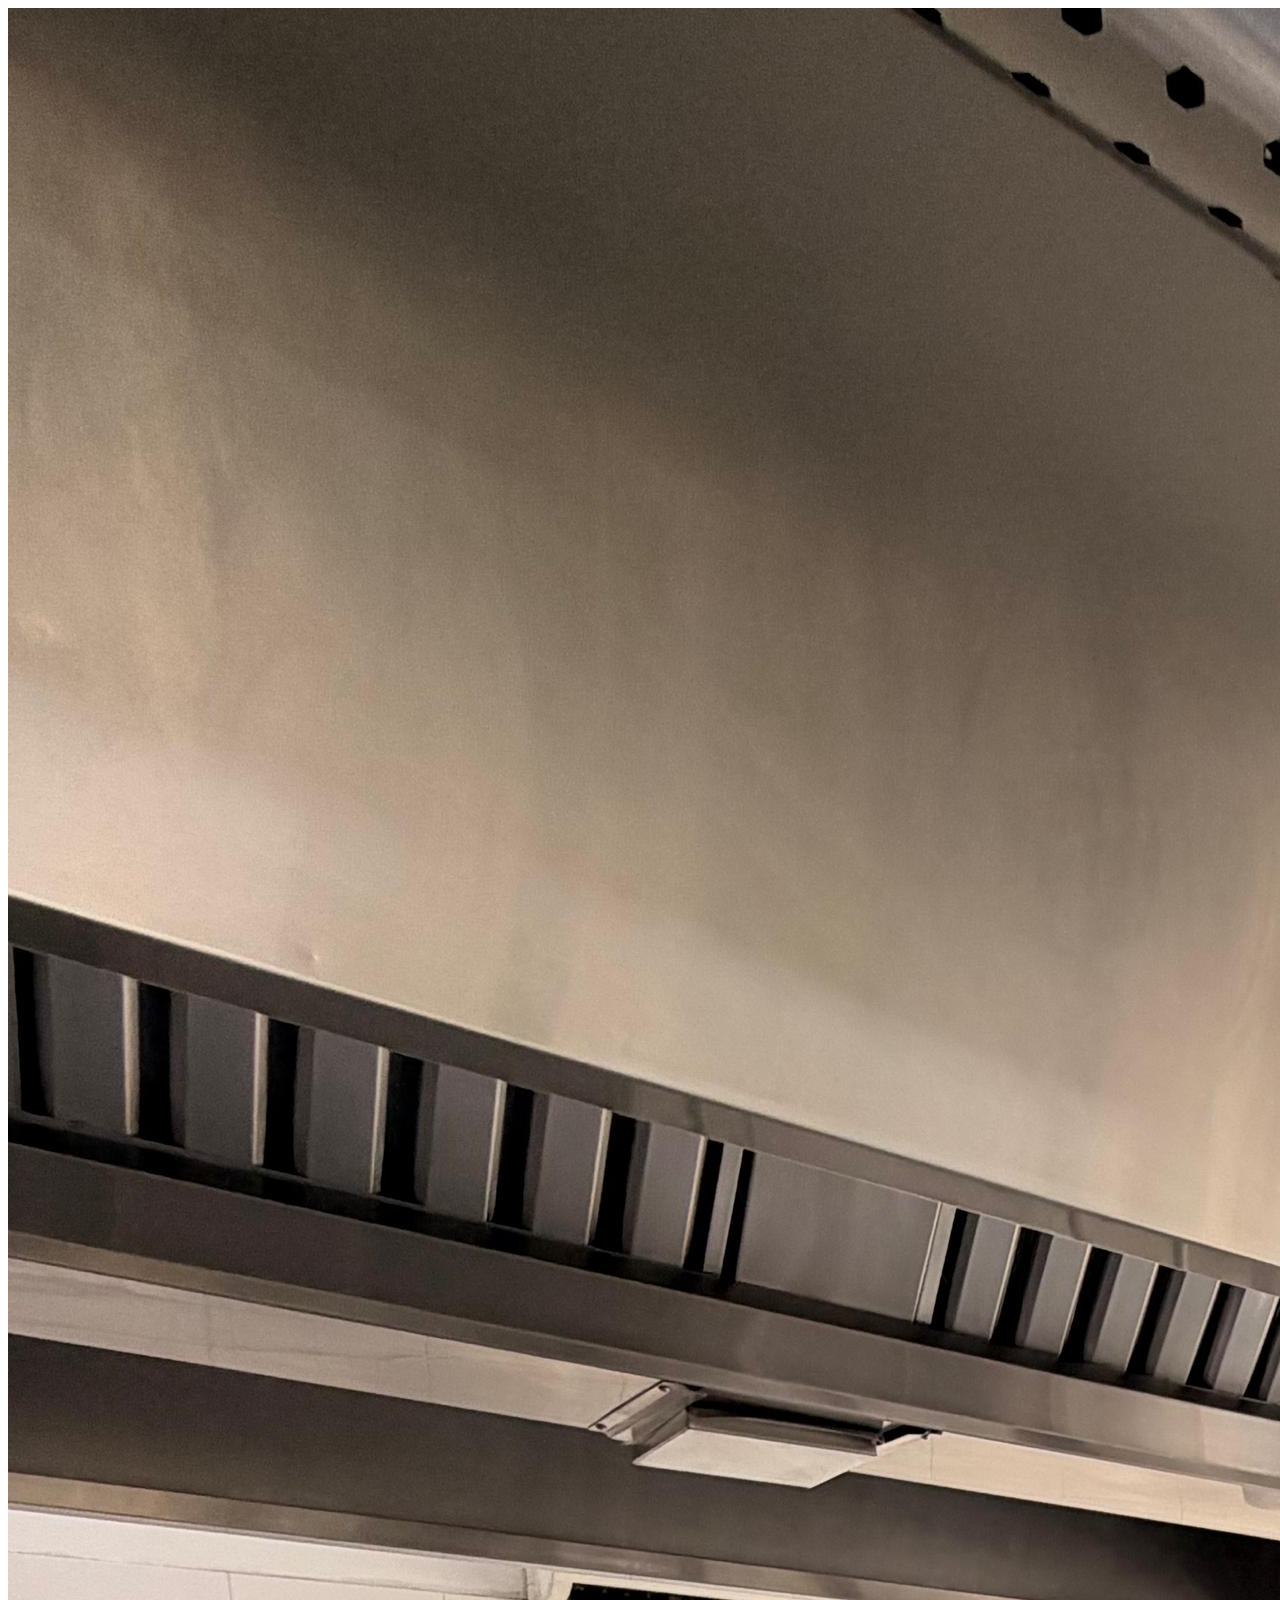
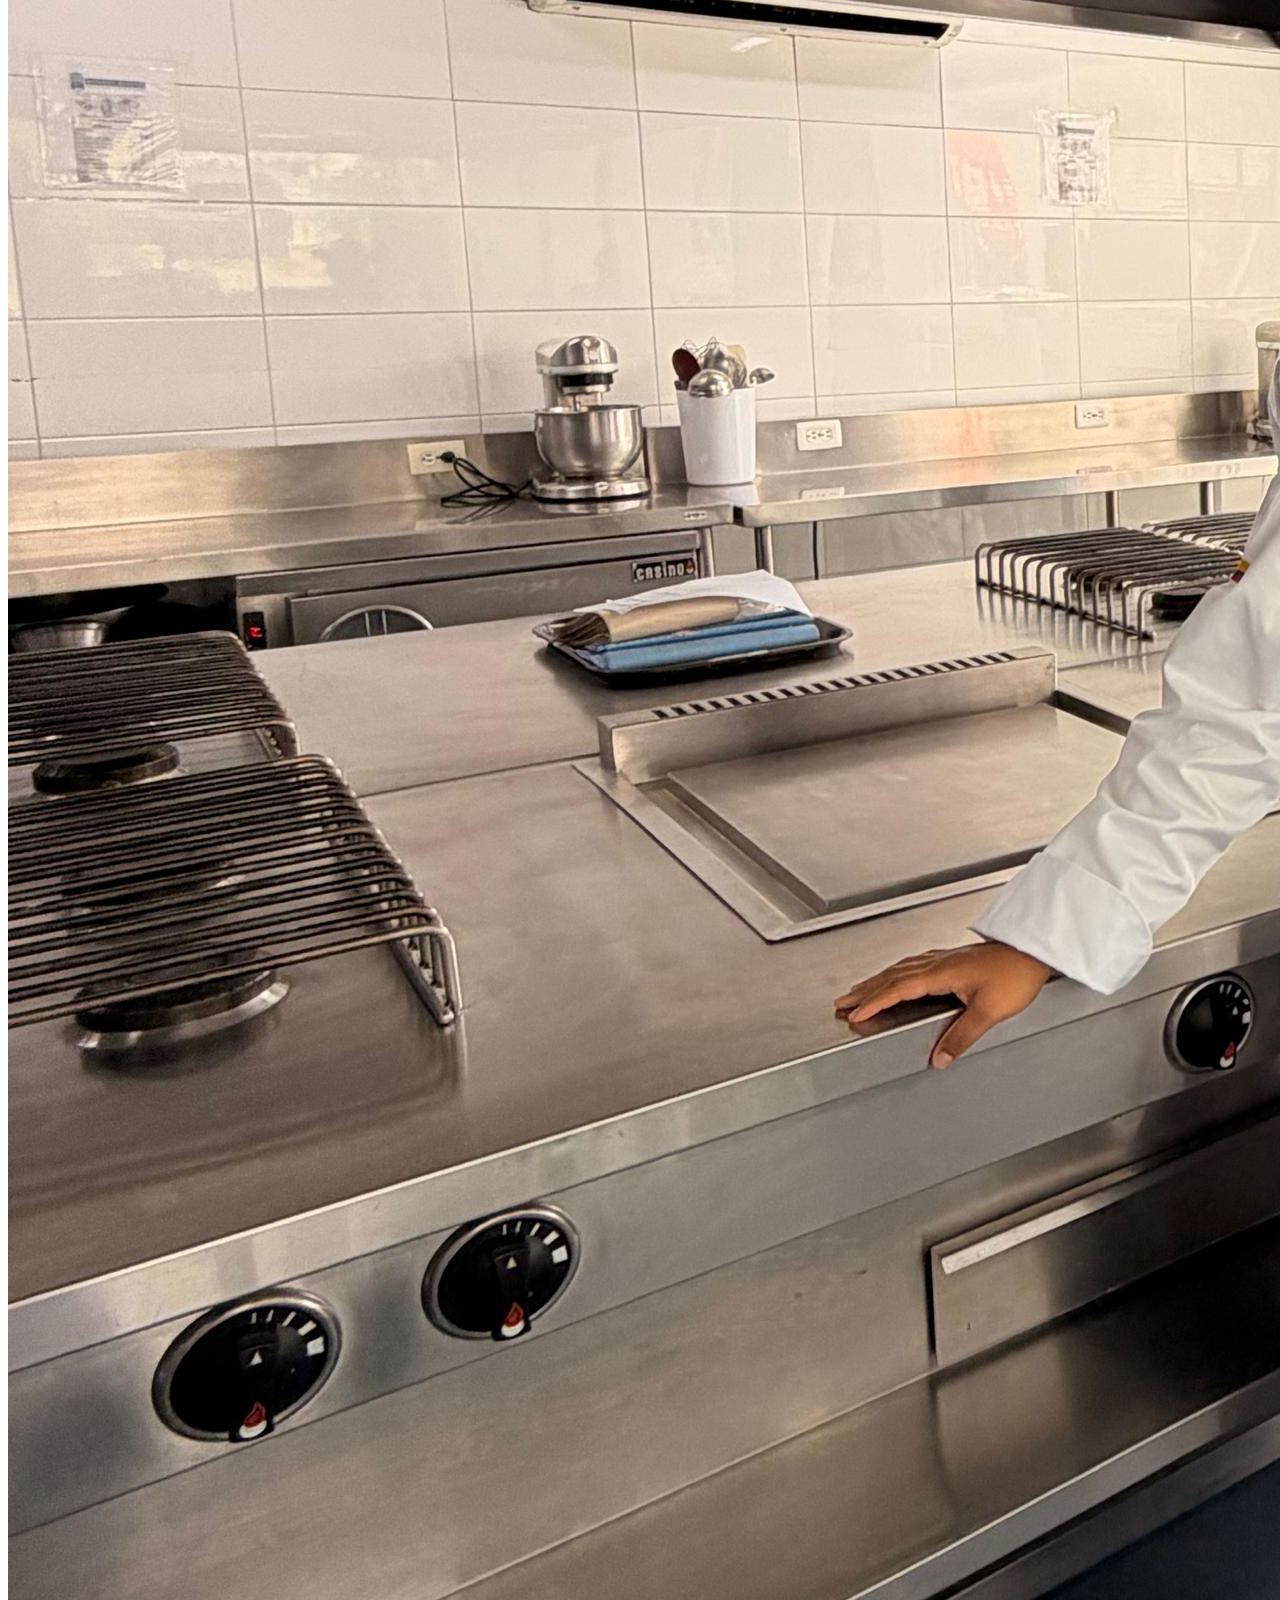
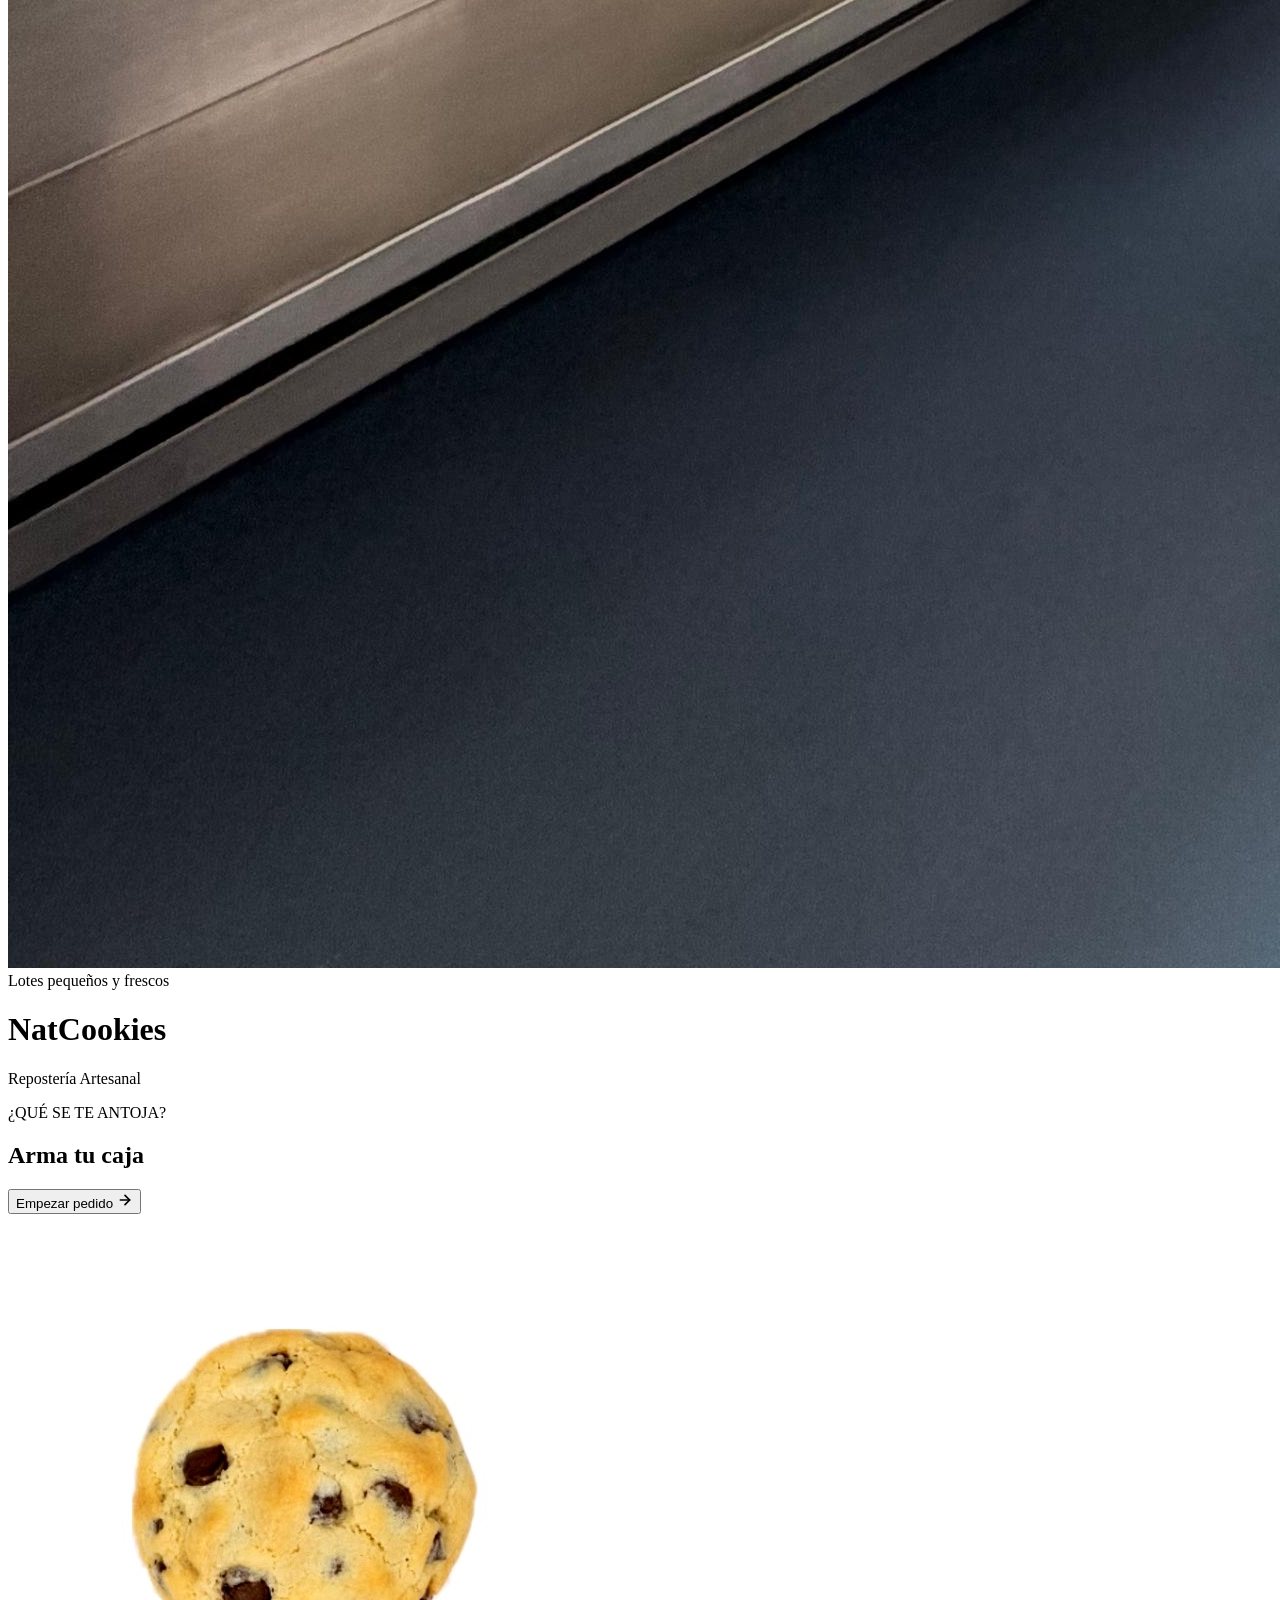
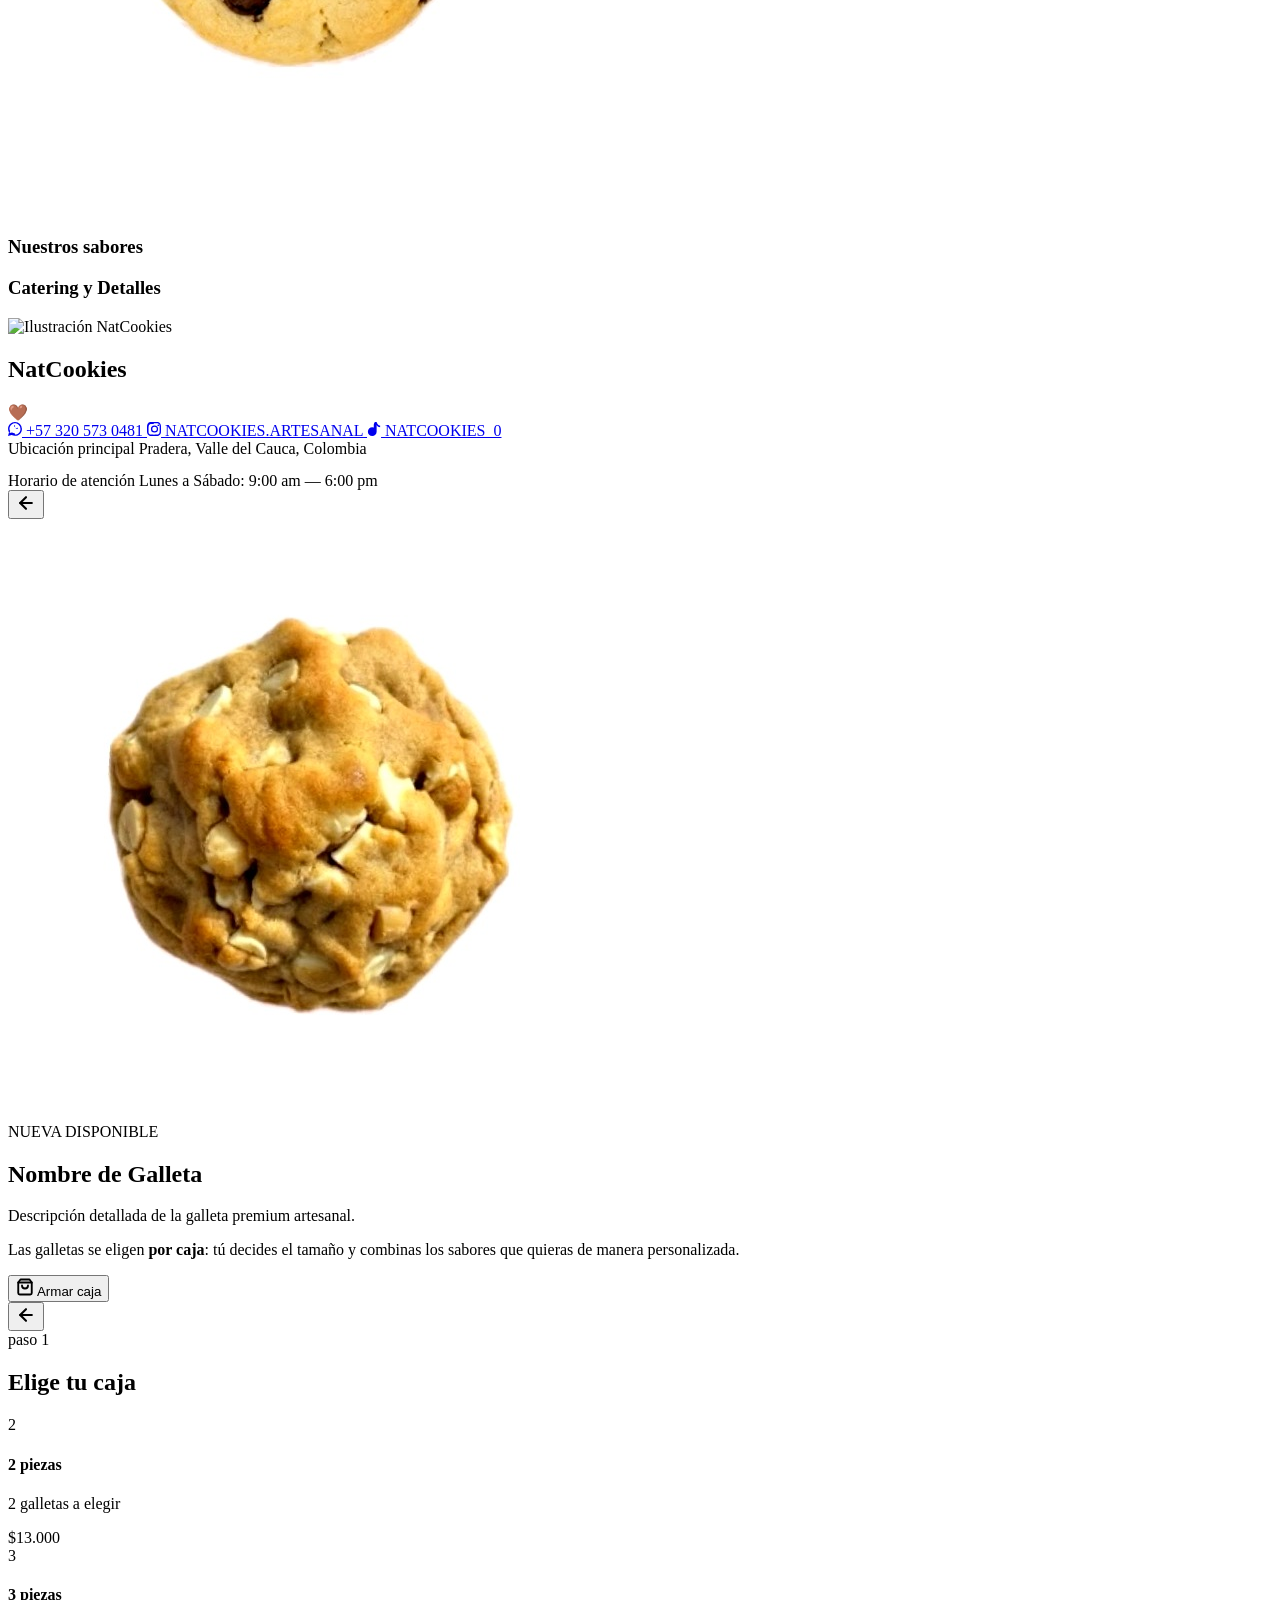
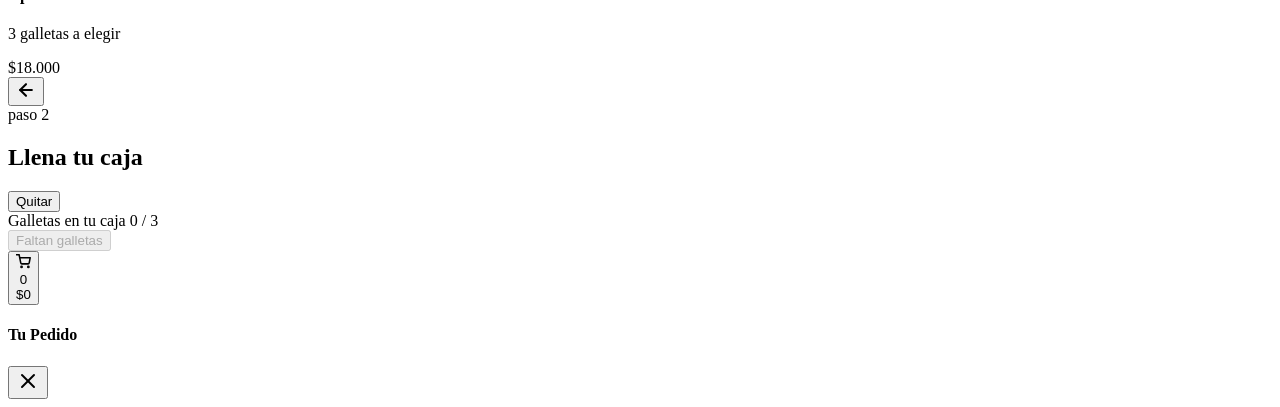
==== index.html @ e62f95d0 "feat: create index.html SPA view template" ====
<!DOCTYPE html>
<html lang="es">
<head>
  <meta charset="UTF-8">
  <meta name="viewport" content="width=device-width, initial-scale=1.0">
  <title>NAT Cookies - Repostería Artesanal Premium</title>
  <meta name="description" content="Personaliza tus cajas de galletas artesanales de NAT Cookies. Hechas a mano con ingredientes premium.">
  
  <!-- Google Fonts: Playfair Display for headings and Inter for body text -->
  <link rel="preconnect" href="https://fonts.googleapis.com">
  <link rel="preconnect" href="https://fonts.gstatic.com" crossorigin>
  <link href="https://fonts.googleapis.com/css2?family=Inter:wght@300;400;500;600;700&family=Playfair+Display:ital,wght@0,400;0,600;0,700;1,400;1,600&display=swap" rel="stylesheet">
  
  <!-- Custom Stylesheet -->
  <link rel="stylesheet" href="index.css">
</head>
<body>

  <!-- App Wrapper representing a mobile interface centered on desktop viewports -->
  <div class="app-wrapper">
    
    <!-- ==========================================
         VIEW: HOME
         ========================================== -->
    <div id="view-home" class="app-view active">
      <!-- Welcome Hero Header -->
      <header class="home-hero">
        <div class="baker-card">
          <img src="assets/baker.jpg" alt="Repostera NatCookies" class="baker-img">
        </div>
        <div class="home-brand">
          <span class="brand-tag">Lotes pequeños y frescos</span>
          <h1 class="brand-title">NatCookies</h1>
          <p class="brand-subtitle font-alt">Repostería Artesanal</p>
        </div>
      </header>

      <!-- Highlight Banner: Custom Box Builder Trigger -->
      <section class="banner-builder" onclick="navigateTo('box-step1')">
        <div class="banner-content">
          <span class="banner-sub">¿QUÉ SE TE ANTOJA?</span>
          <h2 class="banner-title">Arma tu caja</h2>
          <button class="btn-banner-action">
            <span>Empezar pedido</span>
            <svg xmlns="http://www.w3.org/2000/svg" width="16" height="16" viewBox="0 0 24 24" fill="none" stroke="currentColor" stroke-width="2.5" stroke-linecap="round" stroke-linejoin="round"><line x1="5" y1="12" x2="19" y2="12"></line><polyline points="12 5 19 12 12 19"></polyline></svg>
          </button>
        </div>
        <div class="banner-image-wrapper">
          <img src="assets/chips.jpg" alt="Galleta clásica" class="banner-img">
        </div>
      </section>

      <!-- Catalog Sections: Nuestros Sabores -->
      <section class="home-section">
        <h3 class="section-title">Nuestros sabores</h3>
        <div class="products-grid-two" id="home-cookies-grid">
          <!-- Dynamically populated via JS -->
        </div>
      </section>

      <!-- Catalog Sections: Catering & Especiales -->
      <section class="home-section" id="section-catering">
        <h3 class="section-title">Catering y Detalles</h3>
        <div class="products-grid-two" id="home-catering-grid">
          <!-- Dynamically populated via JS -->
        </div>
      </section>

      <!-- Premium Brand Footer (Estilo Sam Bakes) -->
      <footer class="premium-footer">
        <!-- Baker Outline Illustration -->
        <div class="footer-illustration">
          <img src="assets/ilustracion.jpeg" alt="Ilustración NatCookies" class="footer-illust-img">
        </div>
        
        <h2 class="footer-brand-title font-serif">NatCookies</h2>
        <div class="footer-divider-heart">🤎</div>
        
        <!-- Contact Badges / Access links -->
        <div class="footer-social-links">
          <a href="https://wa.me/573205730481" target="_blank" class="footer-link-item">
            <svg xmlns="http://www.w3.org/2000/svg" width="14" height="14" fill="currentColor" class="bi bi-whatsapp" viewBox="0 0 16 16"><path d="M13.601 2.326A7.854 7.854 0 0 0 7.994 0C3.627 0 .068 3.558.064 7.926c0 1.399.366 2.76 1.057 3.965L0 16l4.204-1.102a7.933 7.933 0 0 0 3.79.907h.004c4.368 0 7.926-3.558 7.93-7.93a7.897 7.897 0 0 0-2.327-5.615zM7.994 13.011a6.56 6.56 0 0 1-3.393-.936l-.243-.144-2.51.657.669-2.446-.158-.251A6.56 6.56 0 0 1 1.701 7.927C1.706 4.385 4.582 1.51 8.004 1.51c1.656 0 3.212.646 4.379 1.815a6.586 6.586 0 0 1 1.888 4.673c-.009 3.541-2.886 6.414-6.307 6.414zm3.673-4.981c-.2-.1-.18-.088-.415-.22-.047-.02-.28-.152-.35-.187-.07-.035-.12-.05-.17.025-.05.075-.19.24-.23.29-.04.05-.08.055-.28.045-.2-.01-.84-.31-1.6-.99-.59-.525-.99-1.175-1.105-1.295-.115-.12-.012-.185.088-.285.09-.09.2-.23.3-.35.1-.115.133-.195.2-.325.066-.13.033-.242-.017-.341-.05-.1-.18-.48-.25-.64-.07-.162-.14-.14-.2-.142-.053-.002-.113-.002-.173-.002-.06 0-.157.022-.24.114-.083.091-.318.31-.318.756 0 .446.324.876.369.935.045.059.637.973 1.543 1.363.215.092.383.147.514.189.217.069.414.059.57.036.173-.025.53-.217.604-.427.075-.21.075-.389.053-.427-.023-.038-.088-.05-.288-.15z"/></svg>
            <span>+57 320 573 0481</span>
          </a>
          <a href="https://www.instagram.com/natcookies.artesanal?igsi=MWEwdWRjbWJmMm1wcw==" target="_blank" class="footer-link-item">
            <svg xmlns="http://www.w3.org/2000/svg" width="14" height="14" fill="currentColor" class="bi bi-instagram" viewBox="0 0 16 16"><path d="M8 0C5.829 0 5.556.01 4.703.048 3.85.088 3.269.222 2.76.42a3.9 3.9 0 0 0-1.417.923A3.9 3.9 0 0 0 .42 2.76C.222 3.268.087 3.85.048 4.7.01 5.555 0 5.827 0 8.001c0 2.172.01 2.444.048 3.297.04.852.174 1.433.372 1.942.205.526.478.972.923 1.417.444.445.89.719 1.416.923.51.198 1.09.333 1.942.372C5.555 15.99 5.827 16 8 16s2.444-.01 3.298-.048c.851-.04 1.434-.174 1.943-.372a3.9 3.9 0 0 0 1.416-.923c.445-.445.718-.891.923-1.417.197-.509.332-1.09.372-1.942C15.99 10.445 16 10.173 16 8s-.01-2.445-.048-3.299c-.04-.851-.175-1.433-.372-1.941a3.9 3.9 0 0 0-.923-1.417A3.9 3.9 0 0 0 13.298.42c-.51-.198-1.092-.333-1.943-.372C10.443.01 10.172 0 7.999 0zm-.08 1.44h.08c2.117 0 2.36.007 3.193.046.777.035 1.2.166 1.48.275.373.145.64.319.92.599.28.28.453.546.598.92.11.281.24.705.275 1.485.039.832.047 1.077.047 3.193s-.008 2.361-.046 3.193c-.036.78-.166 1.203-.275 1.48a2.5 2.5 0 0 1-.599.919c-.28.28-.546.453-.92.598-.28.11-.704.24-1.485.276-.838.038-1.07.047-3.193.047s-2.361-.008-3.193-.046c-.78-.036-1.203-.166-1.48-.275a2.5 2.5 0 0 1-.92-.599 2.5 2.5 0 0 1-.6-1.48c-.035-.78-.046-1.07-.046-3.193s.01-2.36.047-3.193c.036-.78.166-1.2.275-1.48.145-.373.319-.64.599-.92.28-.28.546-.453.92-.598.282-.11.705-.24 1.485-.276.738-.034 1.024-.044 2.515-.045zm4.988 1.328a.96.96 0 1 0 0 1.92.96.96 0 0 0 0-1.92m-4.27 1.122a4.109 4.109 0 1 0 0 8.217 4.109 4.109 0 0 0 0-8.217m0 1.441a2.667 2.667 0 1 1 0 5.334 2.667 2.667 0 0 1 0-5.334"/></svg>
            <span>NATCOOKIES.ARTESANAL</span>
          </a>
          <a href="https://www.tiktok.com/@natcookies_0?_r=1&_t=ZS-99AdreL8Tif" target="_blank" class="footer-link-item">
            <svg xmlns="http://www.w3.org/2000/svg" width="14" height="14" fill="currentColor" class="bi bi-tiktok" viewBox="0 0 16 16"><path d="M9 0h1.98c.144.715.54 1.617 1.235 2.512C12.895 3.389 13.797 4 15 4v2c-1.753 0-3.07-.814-4-2.512V11c0 2.761-2.238 5-5 5s-5-2.239-5-5 2.238-5 5-5a4.917 4.917 0 0 1 1.753.318V2.836A5.002 5.002 0 0 1 9 0"/></svg>
            <span>NATCOOKIES_0</span>
          </a>
        </div>
        
        <!-- Details Locations -->
        <div class="footer-info-details">
          <div class="footer-info-group">
            <span class="info-label">Ubicación principal</span>
            <span class="info-val">Pradera, Valle del Cauca, Colombia</span>
          </div>
          <div class="footer-info-group" style="margin-top: 14px;">
            <span class="info-label">Horario de atención</span>
            <span class="info-val">Lunes a Sábado: 9:00 am — 6:00 pm</span>
          </div>
        </div>
      </footer>
    </div>

    <!-- ==========================================
         VIEW: PRODUCT DETAIL
         ========================================== -->
    <div id="view-product-detail" class="app-view">
      <nav class="view-navbar">
        <button class="nav-back-btn" onclick="goBack()" aria-label="Volver atrás">
          <svg xmlns="http://www.w3.org/2000/svg" width="20" height="20" viewBox="0 0 24 24" fill="none" stroke="currentColor" stroke-width="2.5" stroke-linecap="round" stroke-linejoin="round"><line x1="19" y1="12" x2="5" y2="12"></line><polyline points="12 19 5 12 12 5"></polyline></svg>
        </button>
      </nav>

      <div class="detail-container">
        <div class="detail-img-wrapper">
          <img id="detail-cookie-img" src="assets/macadamia.jpg" alt="Cookie Detail" class="detail-cookie-img">
        </div>
        
        <div class="detail-content-card">
          <div class="detail-badges">
            <span id="detail-badge-tag" class="detail-badge badge-color-accent">NUEVA</span>
            <span class="detail-badge badge-color-success">DISPONIBLE</span>
          </div>
          
          <h2 id="detail-cookie-name" class="detail-title font-alt">Nombre de Galleta</h2>
          <p id="detail-cookie-desc" class="detail-desc">Descripción detallada de la galleta premium artesanal.</p>
          
          <div class="box-info-banner">
            <p>Las galletas se eligen <strong>por caja</strong>: tú decides el tamaño y combinas los sabores que quieras de manera personalizada.</p>
          </div>

          <div class="detail-actions">
            <!-- If catering/item is direct, it shows add button, otherwise Arma tu caja -->
            <button id="detail-cta-btn" class="btn btn-primary btn-full-width" onclick="navigateTo('box-step1')">
              <svg xmlns="http://www.w3.org/2000/svg" width="18" height="18" viewBox="0 0 24 24" fill="none" stroke="currentColor" stroke-width="2.5" stroke-linecap="round" stroke-linejoin="round"><path d="M6 2L3 6v14a2 2 0 0 0 2 2h14a2 2 0 0 0 2-2V6l-3-4z"></path><line x1="3" y1="6" x2="21" y2="6"></line><path d="M16 10a4 4 0 0 1-8 0"></path></svg>
              <span>Armar caja</span>
            </button>
          </div>
        </div>
      </div>
    </div>

    <!-- ==========================================
         VIEW: BOX STEP 1 - CHOOSE BOX SIZE
         ========================================== -->
    <div id="view-box-step1" class="app-view">
      <nav class="view-navbar">
        <button class="nav-back-btn" onclick="goBack()" aria-label="Volver atrás">
          <svg xmlns="http://www.w3.org/2000/svg" width="20" height="20" viewBox="0 0 24 24" fill="none" stroke="currentColor" stroke-width="2.5" stroke-linecap="round" stroke-linejoin="round"><line x1="19" y1="12" x2="5" y2="12"></line><polyline points="12 19 5 12 12 5"></polyline></svg>
        </button>
        <div class="navbar-title">
          <span class="nav-step">paso 1</span>
          <h2 class="nav-heading font-serif">Elige tu caja</h2>
        </div>
      </nav>

      <div class="box-options-container">
        <!-- Caja x2 Sizing Option Card -->
        <div class="box-option-card" onclick="selectBoxSize('caja_x2')">
          <div class="box-option-num font-alt">2</div>
          <div class="box-option-details">
            <h4 class="box-option-title">2 piezas</h4>
            <p class="box-option-desc">2 galletas a elegir</p>
          </div>
          <div class="box-option-price">$13.000</div>
        </div>

        <!-- Caja x3 Sizing Option Card -->
        <div class="box-option-card" onclick="selectBoxSize('caja_x3')">
          <div class="box-option-num font-alt">3</div>
          <div class="box-option-details">
            <h4 class="box-option-title">3 piezas</h4>
            <p class="box-option-desc">3 galletas a elegir</p>
          </div>
          <div class="box-option-price">$18.000</div>
        </div>
      </div>
    </div>

    <!-- ==========================================
         VIEW: BOX STEP 2 - CUSTOMIZE FLAVORS
         ========================================== -->
    <div id="view-box-step2" class="app-view">
      <nav class="view-navbar">
        <button class="nav-back-btn" onclick="goBack()" aria-label="Volver atrás">
          <svg xmlns="http://www.w3.org/2000/svg" width="20" height="20" viewBox="0 0 24 24" fill="none" stroke="currentColor" stroke-width="2.5" stroke-linecap="round" stroke-linejoin="round"><line x1="19" y1="12" x2="5" y2="12"></line><polyline points="12 19 5 12 12 5"></polyline></svg>
        </button>
        <div class="navbar-title">
          <span class="nav-step">paso 2</span>
          <h2 id="builder-step2-heading" class="nav-heading font-serif">Llena tu caja</h2>
        </div>
        <button class="navbar-reset-link" onclick="resetActiveBox()">Quitar</button>
      </nav>

      <!-- Progress Tracking Panel -->
      <div class="progress-panel">
        <div class="progress-info">
          <span class="progress-label">Galletas en tu caja</span>
          <span id="builder-count-ratio" class="progress-ratio">0 / 3</span>
        </div>
        <div class="progress-bar-track">
          <div id="builder-progress-fill" class="progress-bar-fill" style="width: 0%;"></div>
        </div>
        <div id="builder-success-indicator" class="progress-success-label" style="display: none;">
          <svg xmlns="http://www.w3.org/2000/svg" width="14" height="14" viewBox="0 0 24 24" fill="none" stroke="currentColor" stroke-width="3" stroke-linecap="round" stroke-linejoin="round"><polyline points="20 6 9 17 4 12"></polyline></svg>
          <span>Caja lista</span>
        </div>
      </div>

      <!-- Flavors Customizer Rows List -->
      <div class="flavors-row-list" id="builder-flavors-list">
        <!-- Dynamically rendered flavors rows with increment controllers -->
      </div>

      <!-- Sticky Builder Bottom CTA Button -->
      <div class="builder-bottom-sticky">
        <button id="builder-submit-btn" class="btn btn-primary btn-full-width" disabled onclick="addBuiltBoxToCart()">
          Faltan galletas
        </button>
      </div>
    </div>

  </div> <!-- End App Wrapper -->

  <!-- Floating Shopping Cart Badge Trigger -->
  <button id="cart-toggle-btn" class="cart-toggle-badge" aria-label="Ver pedido">
    <div class="cart-badge-icon">
      <svg xmlns="http://www.w3.org/2000/svg" viewBox="0 0 24 24" fill="none" stroke="currentColor" stroke-width="2.5" stroke-linecap="round" stroke-linejoin="round" class="icon-cart-svg"><circle cx="9" cy="21" r="1"></circle><circle cx="20" cy="21" r="1"></circle><path d="M1 1h4l2.68 13.39a2 2 0 0 0 2 1.61h9.72a2 2 0 0 0 2-1.61L23 6H6"></path></svg>
      <span id="cart-badge-count" class="badge-count">0</span>
    </div>
    <span id="cart-badge-total" class="badge-total">$0</span>
  </button>

  <!-- Sliding Shopping Cart Drawer Overlay -->
  <div id="cart-sidebar" class="cart-sidebar-overlay">
    <div class="cart-sidebar-container">
      
      <!-- STEP 1: TU PEDIDO (ITEMS SUMMARY) -->
      <div id="cart-step-items" class="cart-step-panel active">
        <div class="cart-sidebar-header">
          <h4 class="cart-sidebar-title">Tu Pedido</h4>
          <button class="cart-sidebar-close" onclick="closeCart()" aria-label="Cerrar pedido">
            <svg xmlns="http://www.w3.org/2000/svg" width="24" height="24" viewBox="0 0 24 24" fill="none" stroke="currentColor" stroke-width="2" stroke-linecap="round" stroke-linejoin="round"><line x1="18" y1="6" x2="6" y2="18"></line><line x1="6" y1="6" x2="18" y2="18"></line></svg>
          </button>
        </div>

        <!-- Cart Item list wrapper -->
        <div class="cart-items-wrapper" id="cart-items-wrapper">
          <!-- Dynamically populated cart items -->
        </div>

        <!-- Step 1 Footer -->
        <div class="cart-step-footer" id="cart-step1-footer" style="display: none;">
          <div class="cart-total-summary">
            <span class="total-label">Subtotal:</span>
            <span id="cart-subtotal-price" class="total-price">$0 COP</span>
          </div>
          <button class="btn btn-primary btn-full-width" id="btn-goto-checkout" onclick="goToCartStep('form')">
            Ingresar Datos de Envío
          </button>
        </div>
      </div>

      <!-- STEP 2: DATOS DE ENVÍO -->
      <div id="cart-step-form" class="cart-step-panel" style="display: none;">
        <div class="cart-sidebar-header">
          <button class="nav-back-btn" onclick="goToCartStep('items')" aria-label="Volver al carrito" style="width:34px; height:34px; margin-bottom: 0;">
            <svg xmlns="http://www.w3.org/2000/svg" width="16" height="16" viewBox="0 0 24 24" fill="none" stroke="currentColor" stroke-width="2.5" stroke-linecap="round" stroke-linejoin="round"><line x1="19" y1="12" x2="5" y2="12"></line><polyline points="12 19 5 12 12 5"></polyline></svg>
          </button>
          <h4 class="cart-sidebar-title" style="flex-grow:1; text-align:center; margin-right:34px;">Datos de Entrega</h4>
          <button class="cart-sidebar-close" onclick="closeCart()" aria-label="Cerrar pedido">
            <svg xmlns="http://www.w3.org/2000/svg" width="24" height="24" viewBox="0 0 24 24" fill="none" stroke="currentColor" stroke-width="2" stroke-linecap="round" stroke-linejoin="round"><line x1="18" y1="6" x2="6" y2="18"></line><line x1="6" y1="6" x2="18" y2="18"></line></svg>
          </button>
        </div>

        <form id="checkout-form" class="checkout-form cart-form-wrapper" onsubmit="handleCheckout(event)">
          <div class="cart-form-fields">
            <div class="form-group">
              <label for="client-name" class="form-label">Nombre Completo *</label>
              <input type="text" id="client-name" class="form-input" placeholder="Ej. Camila Pérez" required>
            </div>

            <div class="form-group">
              <label for="client-phone" class="form-label">Teléfono de Contacto *</label>
              <input type="tel" id="client-phone" class="form-input" placeholder="Ej. 300 123 4567" required>
            </div>

            <div class="form-group">
              <label for="delivery-method" class="form-label">Método de Entrega *</label>
              <select id="delivery-method" class="form-input" onchange="toggleAddressField()" required>
                <option value="domicilio" selected>Envío a Domicilio (+$3.000 COP)</option>
                <option value="recogida">Recoger en Tienda (Gratis)</option>
              </select>
            </div>

            <div class="form-group" id="address-group">
              <label for="client-address" class="form-label">Dirección de Entrega *</label>
              <input type="text" id="client-address" class="form-input" placeholder="Ej. Calle 45 # 12 - 34" required>
            </div>

            <div class="form-group">
              <label for="client-notes" class="form-label">Notas Especiales (Opcional)</label>
              <textarea id="client-notes" class="form-input form-textarea" placeholder="Ej. Alergias, fecha/hora de entrega, dedicatoria para regalo..."></textarea>
            </div>
          </div>

          <!-- Step 2 Footer / Summary of Costs -->
          <div class="cart-step-footer">
            <div class="cart-price-breakdown">
              <div class="breakdown-row">
                <span>Subtotal:</span>
                <span id="breakdown-subtotal">$0 COP</span>
              </div>
              <div class="breakdown-row">
                <span>Domicilio:</span>
                <span id="breakdown-shipping">$0 COP</span>
              </div>
              <div class="breakdown-row font-serif" style="font-weight: 700; font-size: 1.2rem; border-top: 1px solid var(--espresso-05); margin-top: 8px; padding-top: 8px;">
                <span>Total a Pagar:</span>
                <span id="breakdown-total">$0 COP</span>
              </div>
            </div>

            <button type="submit" class="btn btn-whatsapp" style="margin-top: 8px;">
              <svg xmlns="http://www.w3.org/2000/svg" width="20" height="20" fill="currentColor" viewBox="0 0 16 16"><path d="M13.601 2.326A7.854 7.854 0 0 0 7.994 0C3.627 0 .068 3.558.064 7.926c0 1.399.366 2.76 1.057 3.965L0 16l4.204-1.102a7.933 7.933 0 0 0 3.79.907h.004c4.368 0 7.926-3.558 7.93-7.93a7.897 7.897 0 0 0-2.327-5.615zM7.994 13.011a6.56 6.56 0 0 1-3.393-.936l-.243-.144-2.51.657.669-2.446-.158-.251A6.56 6.56 0 0 1 1.701 7.927C1.706 4.385 4.582 1.51 8.004 1.51c1.656 0 3.212.646 4.379 1.815a6.586 6.586 0 0 1 1.888 4.673c-.009 3.541-2.886 6.414-6.307 6.414zm3.673-4.981c-.2-.1-.18-.088-.415-.22-.047-.02-.28-.152-.35-.187-.07-.035-.12-.05-.17.025-.05.075-.19.24-.23.29-.04.05-.08.055-.28.045-.2-.01-.84-.31-1.6-.99-.59-.525-.99-1.175-1.105-1.295-.115-.12-.012-.185.088-.285.09-.09.2-.23.3-.35.1-.115.133-.195.2-.325.066-.13.033-.242-.017-.341-.05-.1-.18-.48-.25-.64-.07-.162-.14-.14-.2-.142-.053-.002-.113-.002-.173-.002-.06 0-.157.022-.24.114-.083.091-.318.31-.318.756 0 .446.324.876.369.935.045.059.637.973 1.543 1.363.215.092.383.147.514.189.217.069.414.059.57.036.173-.025.53-.217.604-.427.075-.21.075-.389.053-.427-.023-.038-.088-.05-.288-.15z"/></svg>
              <span>Enviar Pedido por WhatsApp</span>
            </button>
          </div>
        </form>
      </div>
    </div>
  </div>

  <!-- App JavaScript logic (Refactored to SOLID modules) -->
  <script type="module" src="js/app.js"></script>
</body>
</html>
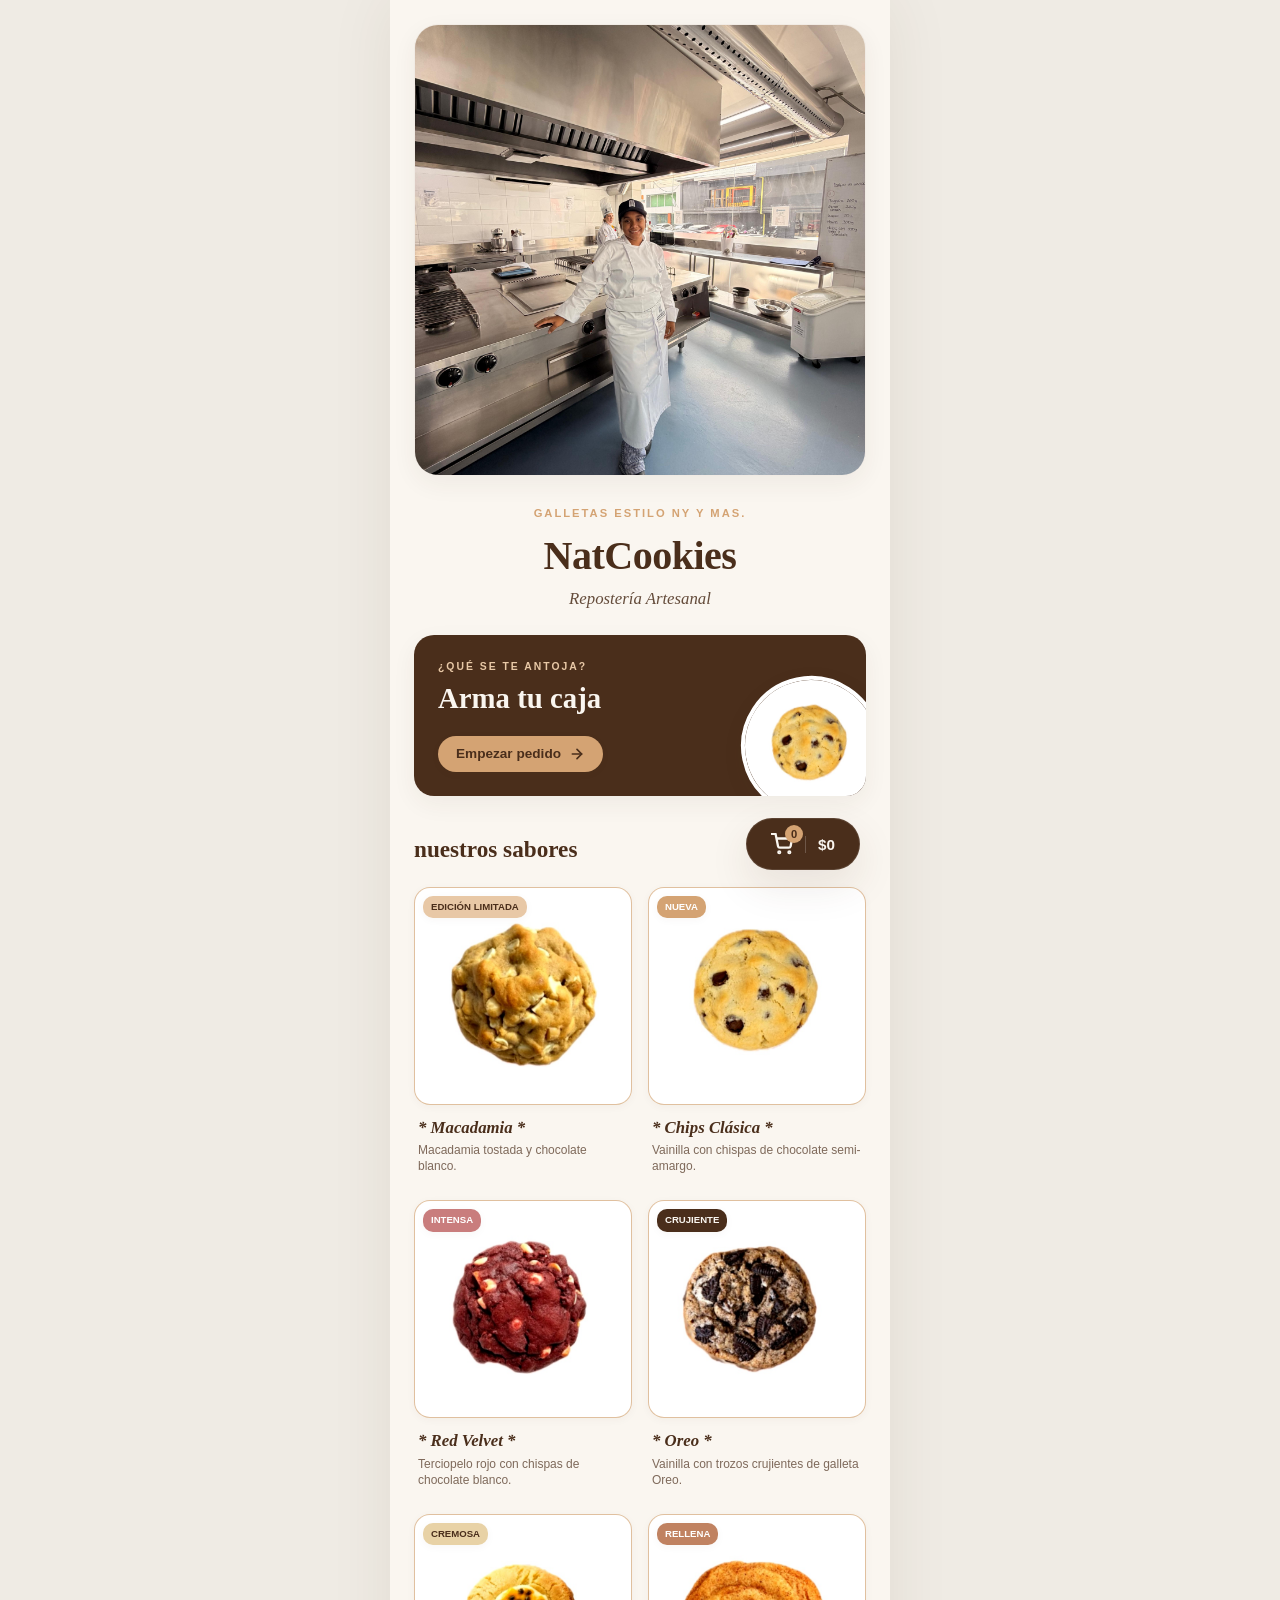
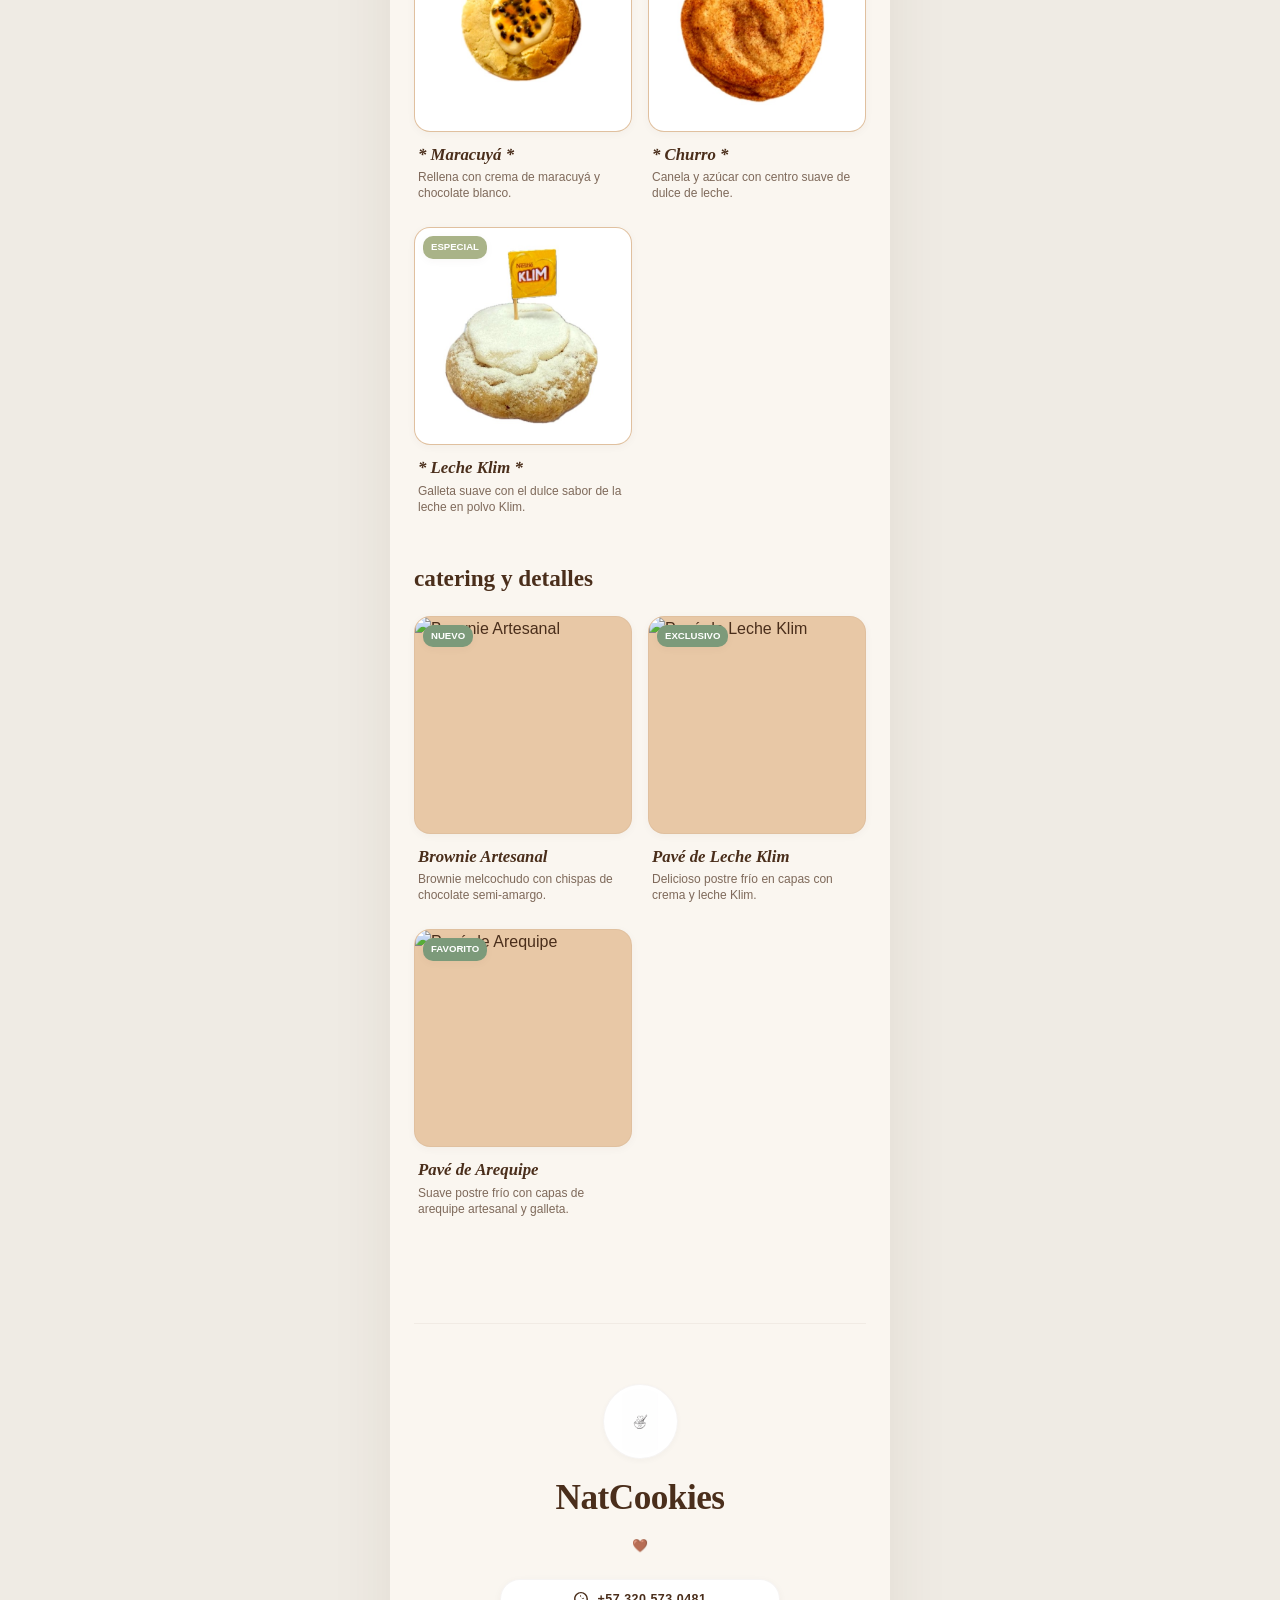
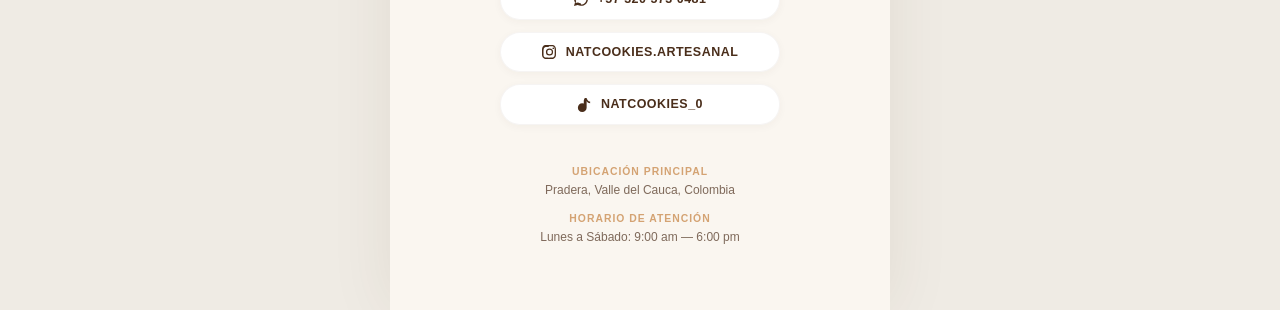
==== commit 267e927b: "style: modify storefront subtitle tagline in header" ====
--- a/index.html
+++ b/index.html
@@ -29,7 +29,7 @@
           <img src="assets/baker.jpg" alt="Repostera NatCookies" class="baker-img">
         </div>
         <div class="home-brand">
-          <span class="brand-tag">Lotes pequeños y frescos</span>
+          <span class="brand-tag">Galletas estilo NY y mas.</span>
           <h1 class="brand-title">NatCookies</h1>
           <p class="brand-subtitle font-alt">Repostería Artesanal</p>
         </div>
@@ -134,11 +134,14 @@
             <p>Las galletas se eligen <strong>por caja</strong>: tú decides el tamaño y combinas los sabores que quieras de manera personalizada.</p>
           </div>
 
-          <div class="detail-actions">
+          <div class="detail-actions" style="display: flex; flex-direction: column; gap: 12px; width: 100%;">
             <!-- If catering/item is direct, it shows add button, otherwise Arma tu caja -->
             <button id="detail-cta-btn" class="btn btn-primary btn-full-width" onclick="navigateTo('box-step1')">
               <svg xmlns="http://www.w3.org/2000/svg" width="18" height="18" viewBox="0 0 24 24" fill="none" stroke="currentColor" stroke-width="2.5" stroke-linecap="round" stroke-linejoin="round"><path d="M6 2L3 6v14a2 2 0 0 0 2 2h14a2 2 0 0 0 2-2V6l-3-4z"></path><line x1="3" y1="6" x2="21" y2="6"></line><path d="M16 10a4 4 0 0 1-8 0"></path></svg>
               <span>Armar caja</span>
+            </button>
+            <button id="detail-buy-individual-btn" class="btn btn-secondary btn-full-width" style="display: none;">
+              <span>Comprar Individual • $7.000 COP</span>
             </button>
           </div>
         </div>
--- a/index.css
+++ b/index.css
@@ -0,0 +1,8 @@
+/* ==========================================================================
+   NAT Cookies - Main Design System Importer (index.css)
+   ========================================================================== */
+
+@import './css/variables.css';
+@import './css/base.css';
+@import './css/components.css';
+@import './css/views.css';
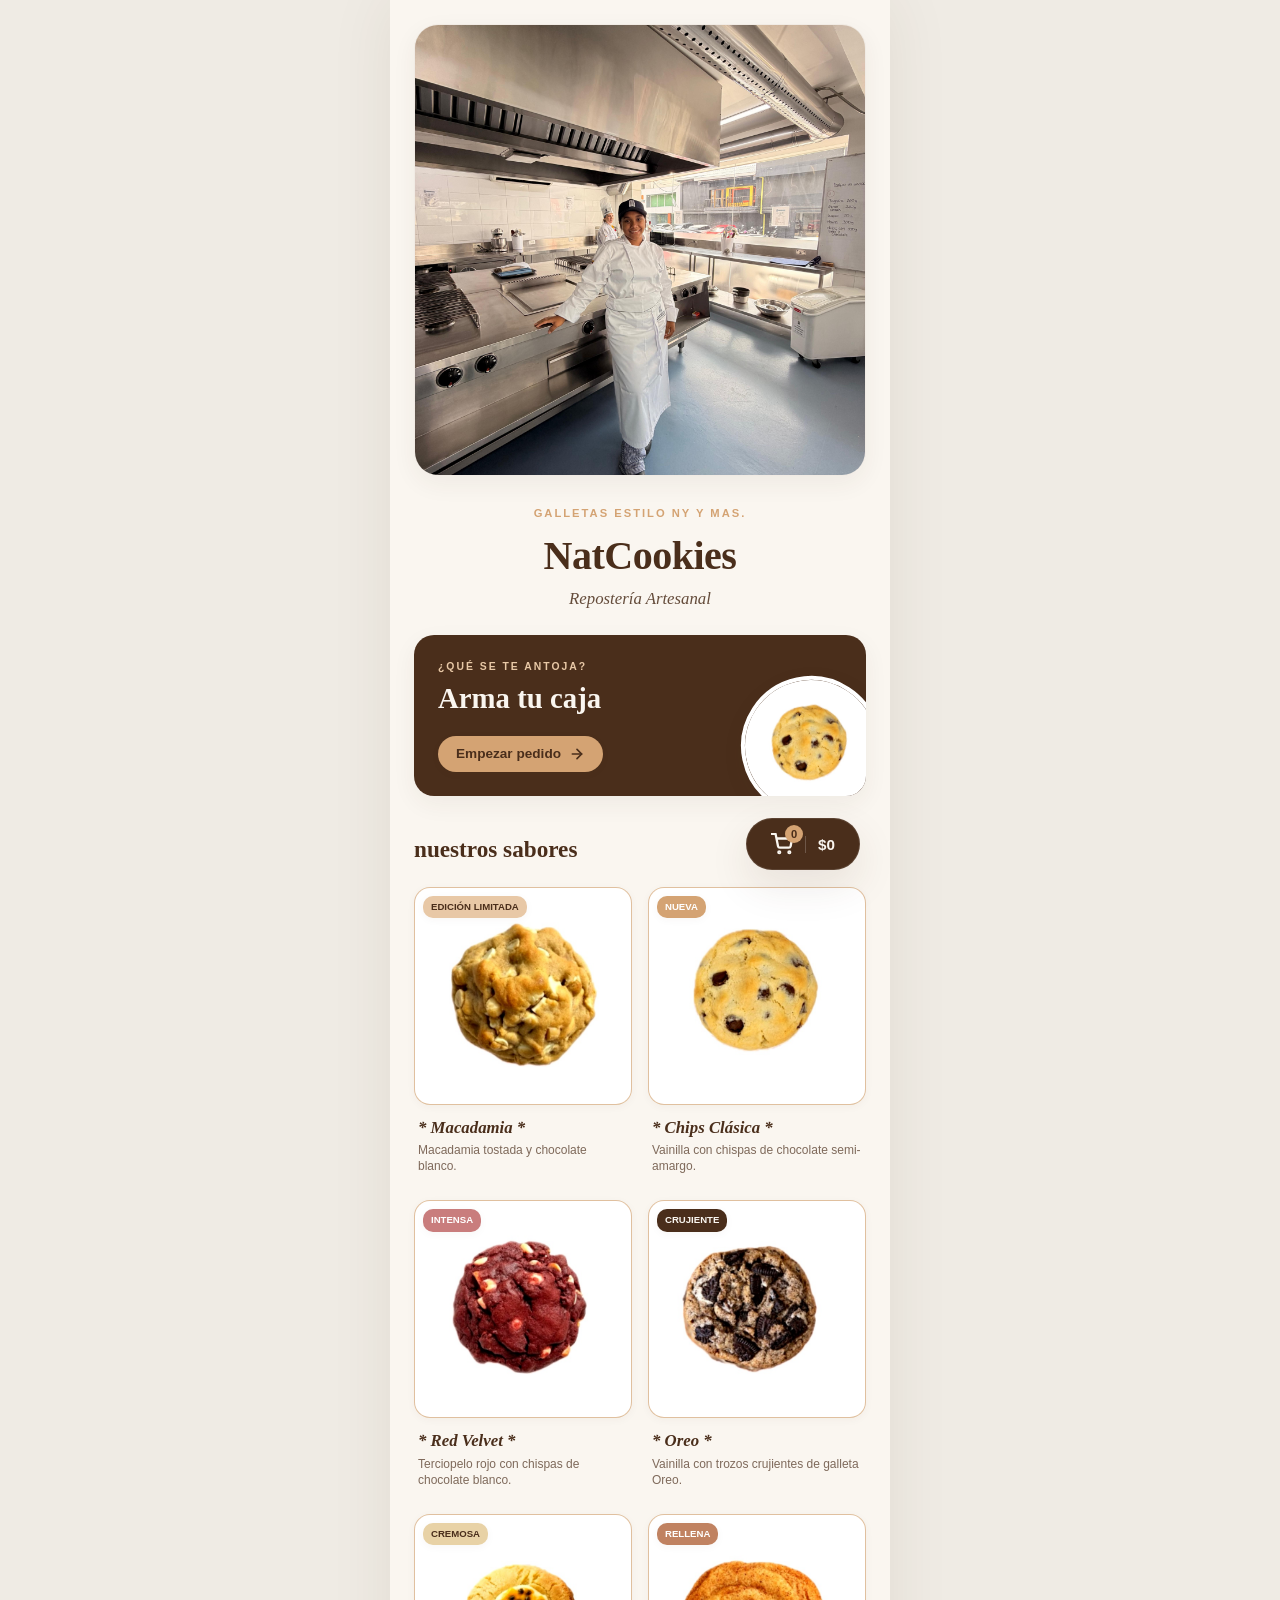
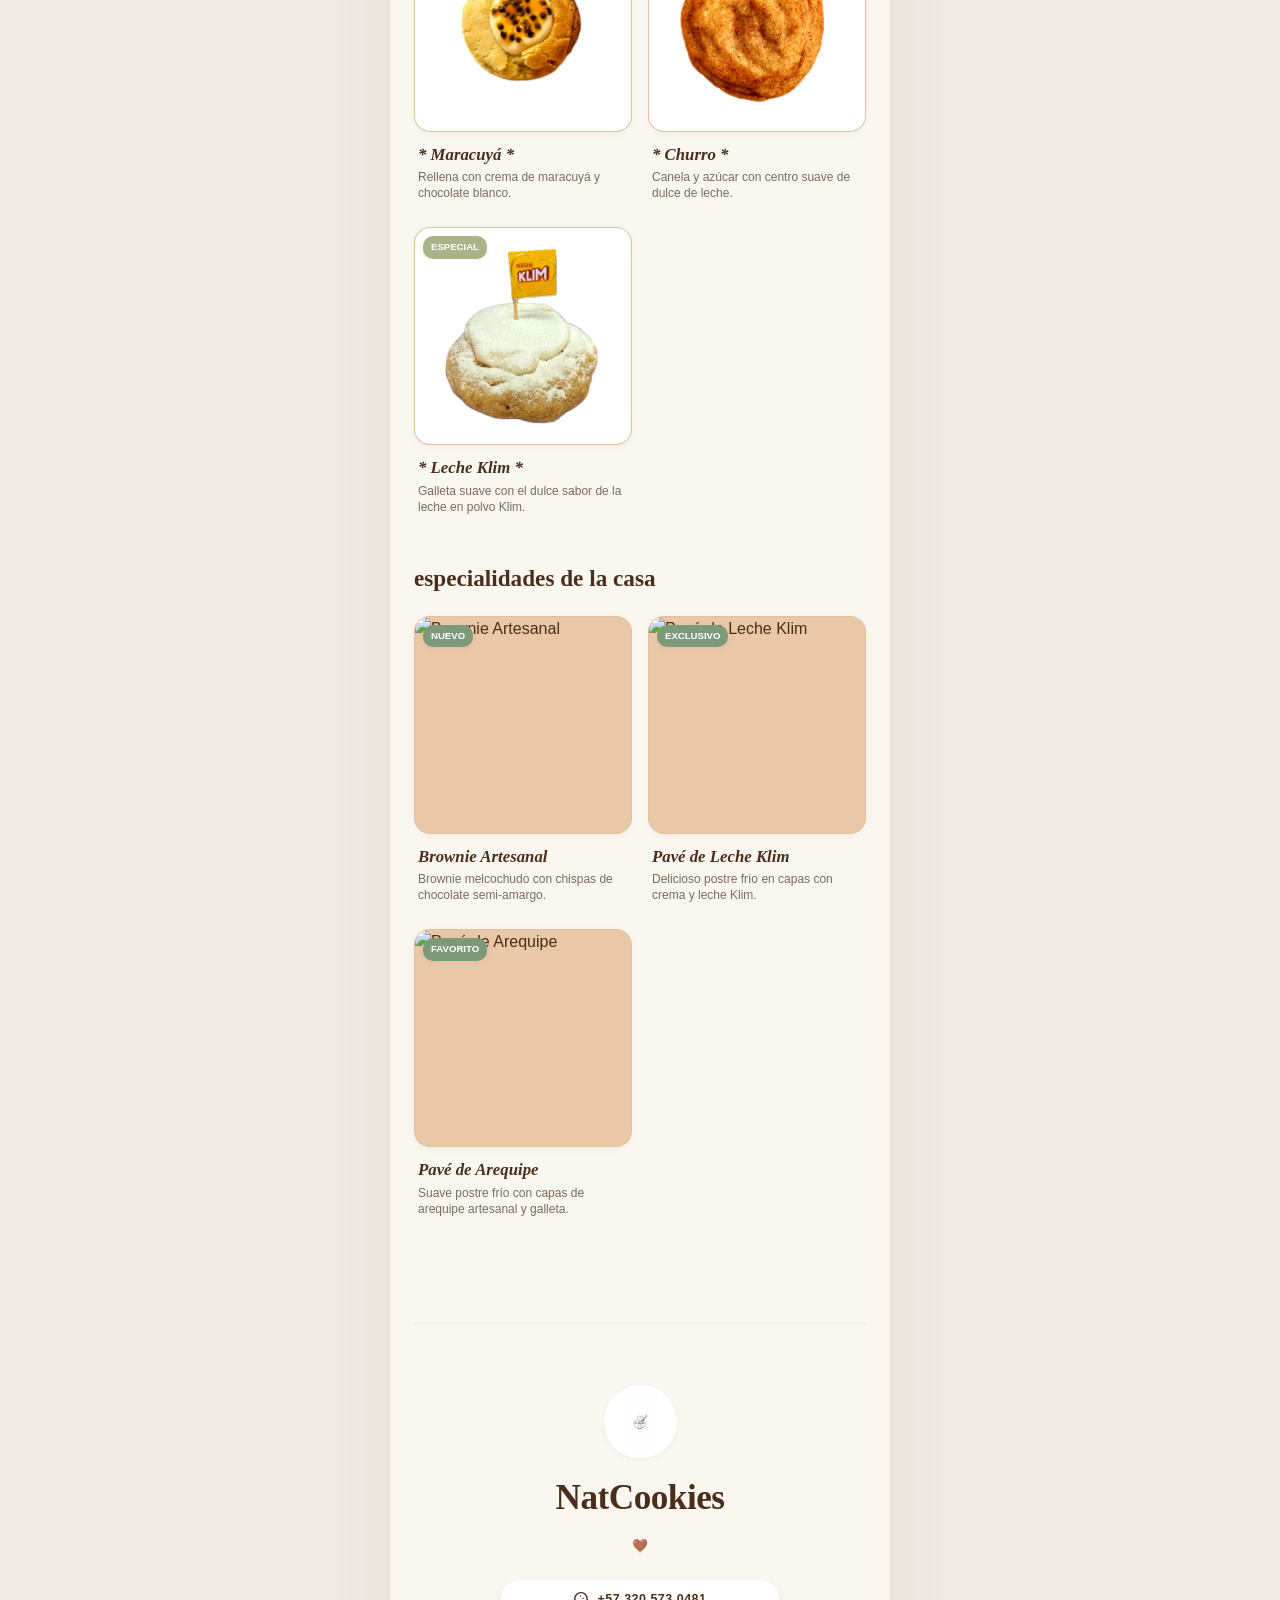
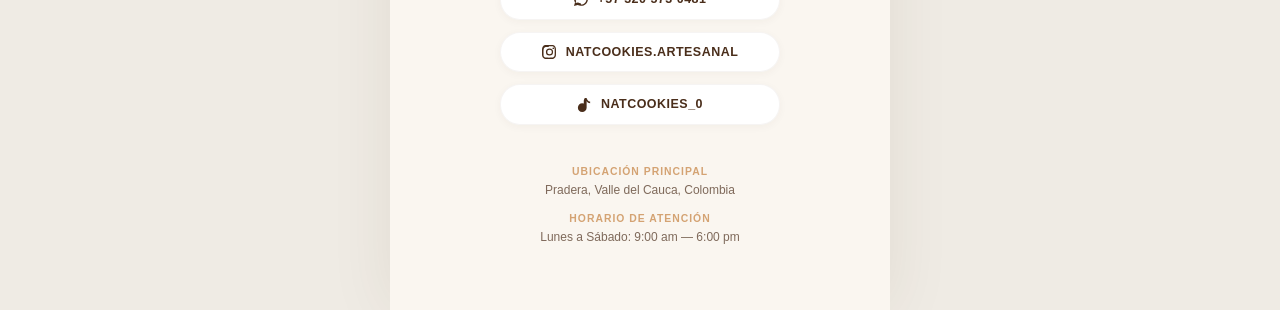
==== commit 378e3ed0: "refactor: rename section title to Especialidades de la Casa and add '+ Agregar otro producto' to car" ====
--- a/index.html
+++ b/index.html
@@ -60,7 +60,7 @@
 
       <!-- Catalog Sections: Catering & Especiales -->
       <section class="home-section" id="section-catering">
-        <h3 class="section-title">Catering y Detalles</h3>
+        <h3 class="section-title">Especialidades de la Casa</h3>
         <div class="products-grid-two" id="home-catering-grid">
           <!-- Dynamically populated via JS -->
         </div>
@@ -163,11 +163,21 @@
       </nav>
 
       <div class="box-options-container">
+        <!-- Galleta Individual Option Card -->
+        <div class="box-option-card" onclick="selectBoxSize('caja_x1')">
+          <div class="box-option-num font-alt">1</div>
+          <div class="box-option-details">
+            <h4 class="box-option-title">Galleta Individual</h4>
+            <p class="box-option-desc">1 galleta a elegir de tus sabores favoritos</p>
+          </div>
+          <div class="box-option-price">$7.000</div>
+        </div>
+
         <!-- Caja x2 Sizing Option Card -->
         <div class="box-option-card" onclick="selectBoxSize('caja_x2')">
           <div class="box-option-num font-alt">2</div>
           <div class="box-option-details">
-            <h4 class="box-option-title">2 piezas</h4>
+            <h4 class="box-option-title">Caja x2</h4>
             <p class="box-option-desc">2 galletas a elegir</p>
           </div>
           <div class="box-option-price">$13.000</div>
@@ -177,10 +187,45 @@
         <div class="box-option-card" onclick="selectBoxSize('caja_x3')">
           <div class="box-option-num font-alt">3</div>
           <div class="box-option-details">
-            <h4 class="box-option-title">3 piezas</h4>
+            <h4 class="box-option-title">Caja x3</h4>
             <p class="box-option-desc">3 galletas a elegir</p>
           </div>
           <div class="box-option-price">$18.000</div>
+        </div>
+
+        <!-- Section Divider for Desserts -->
+        <div style="width: 100%; margin: 24px 0 6px 0; text-align: left;">
+          <span style="font-size: 0.65rem; font-weight: 700; text-transform: uppercase; letter-spacing: 1.5px; color: var(--natGold);">Postres Individuales</span>
+        </div>
+
+        <!-- Brownie Option Card -->
+        <div class="box-option-card" onclick="window.selectCateringFromStep1('brownie')">
+          <div class="box-option-num font-alt" style="font-size: 1.1rem; color: var(--natGold);">B</div>
+          <div class="box-option-details">
+            <h4 class="box-option-title">Brownie Artesanal</h4>
+            <p class="box-option-desc">Brownie melcochudo con chispas de chocolate</p>
+          </div>
+          <div class="box-option-price">$7.000</div>
+        </div>
+
+        <!-- Pavé de Leche Klim Option Card -->
+        <div class="box-option-card" onclick="window.selectCateringFromStep1('pave_leche_klim')">
+          <div class="box-option-num font-alt" style="font-size: 1.1rem; color: var(--natGold);">P</div>
+          <div class="box-option-details">
+            <h4 class="box-option-title">Pavé de Leche Klim</h4>
+            <p class="box-option-desc">Delicioso postre frío en capas con Leche Klim</p>
+          </div>
+          <div class="box-option-price">$13.000</div>
+        </div>
+
+        <!-- Pavé de Arequipe Option Card -->
+        <div class="box-option-card" onclick="window.selectCateringFromStep1('pave_arequipe')">
+          <div class="box-option-num font-alt" style="font-size: 1.1rem; color: var(--natGold);">P</div>
+          <div class="box-option-details">
+            <h4 class="box-option-title">Pavé de Arequipe</h4>
+            <p class="box-option-desc">Postre frío en capas con arequipe artesanal</p>
+          </div>
+          <div class="box-option-price">$13.000</div>
         </div>
       </div>
     </div>
@@ -255,6 +300,14 @@
         <!-- Cart Item list wrapper -->
         <div class="cart-items-wrapper" id="cart-items-wrapper">
           <!-- Dynamically populated cart items -->
+        </div>
+
+        <!-- Add more products trigger -->
+        <div class="cart-add-more-wrapper" style="padding: 12px 24px 0 24px; text-align: center;">
+          <button class="btn btn-secondary btn-sm" onclick="closeCart()" style="width: 100%; display: flex; align-items: center; justify-content: center; gap: 8px; font-weight: 600; border-radius: 12px; font-size: 0.82rem;">
+            <svg xmlns="http://www.w3.org/2000/svg" width="14" height="14" fill="currentColor" class="bi bi-plus-lg" viewBox="0 0 16 16"><path fill-rule="evenodd" d="M8 2a.5.5 0 0 1 .5.5v5h5a.5.5 0 0 1 0 1h-5v5a.5.5 0 0 1-1 0v-5h-5a.5.5 0 0 1 0-1h5v-5A.5.5 0 0 1 8 2Z"/></svg>
+            <span>+ Agregar otro producto</span>
+          </button>
         </div>
 
         <!-- Step 1 Footer -->
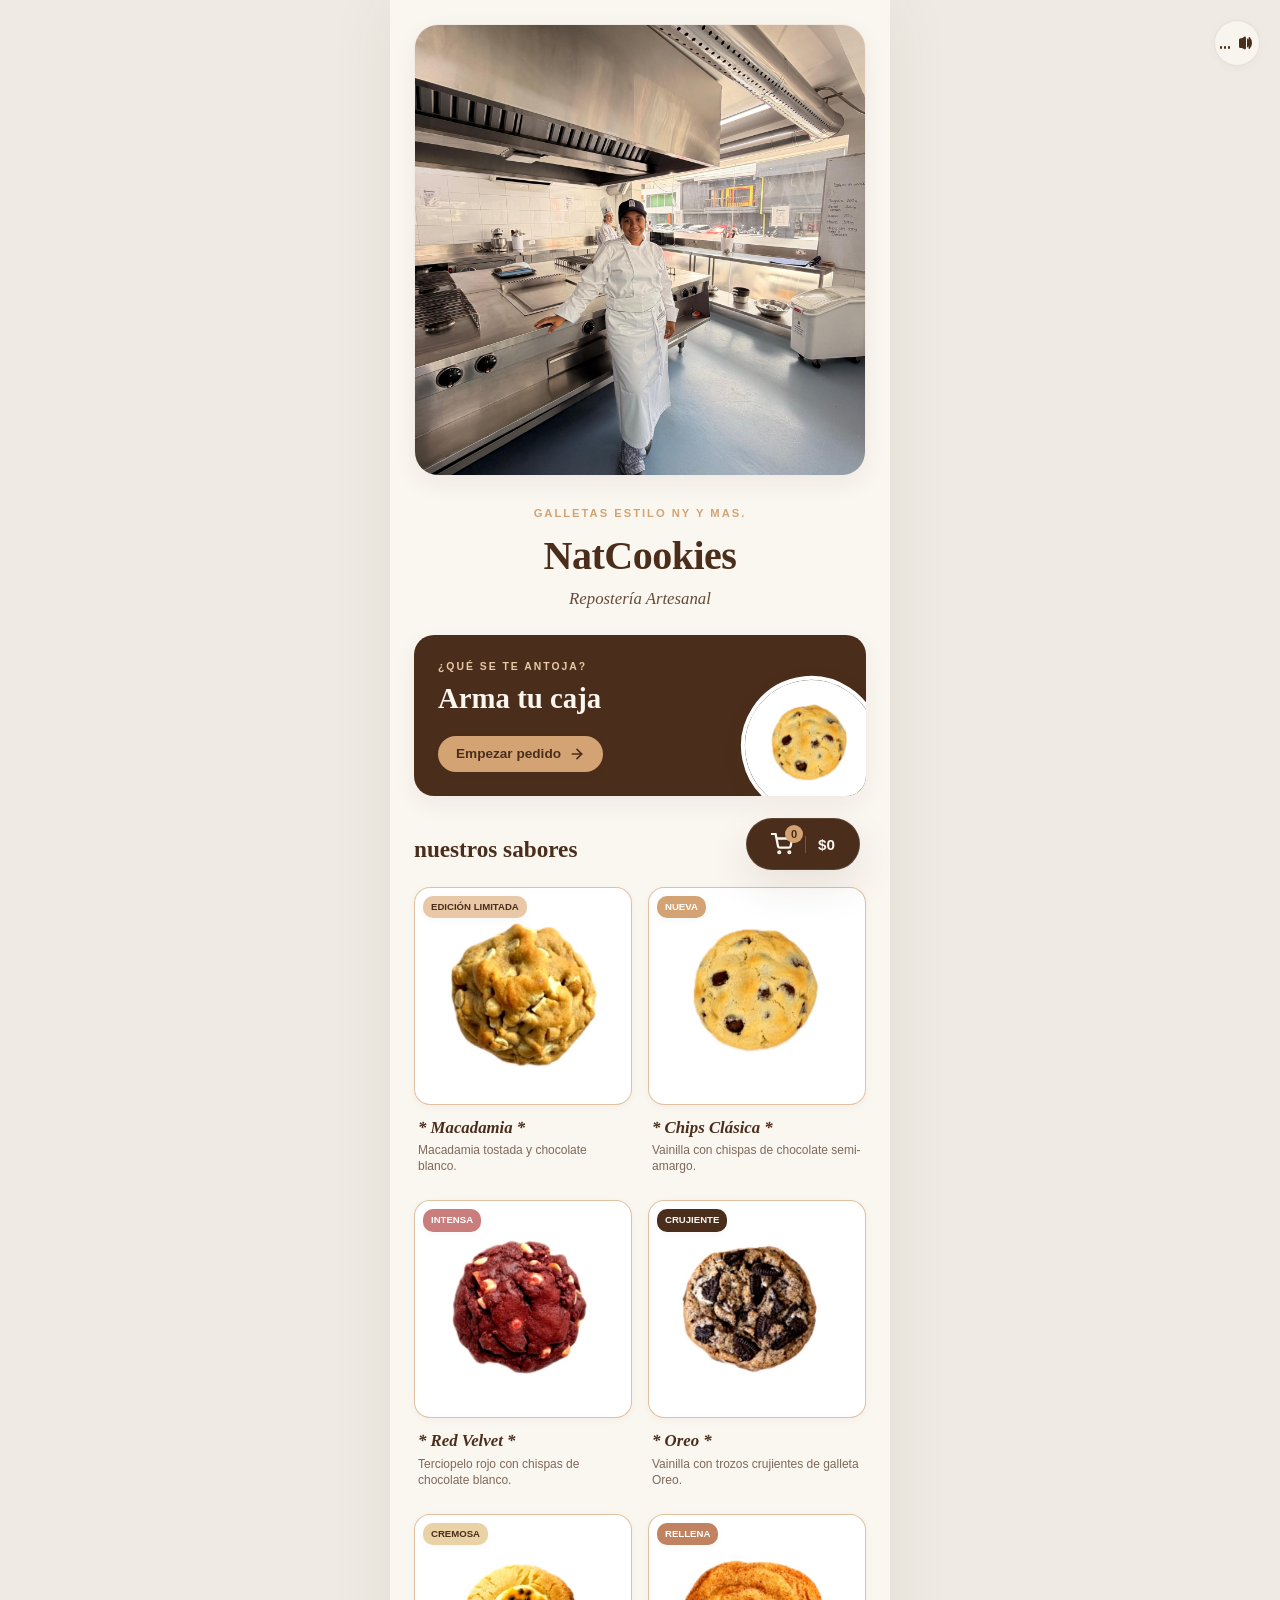
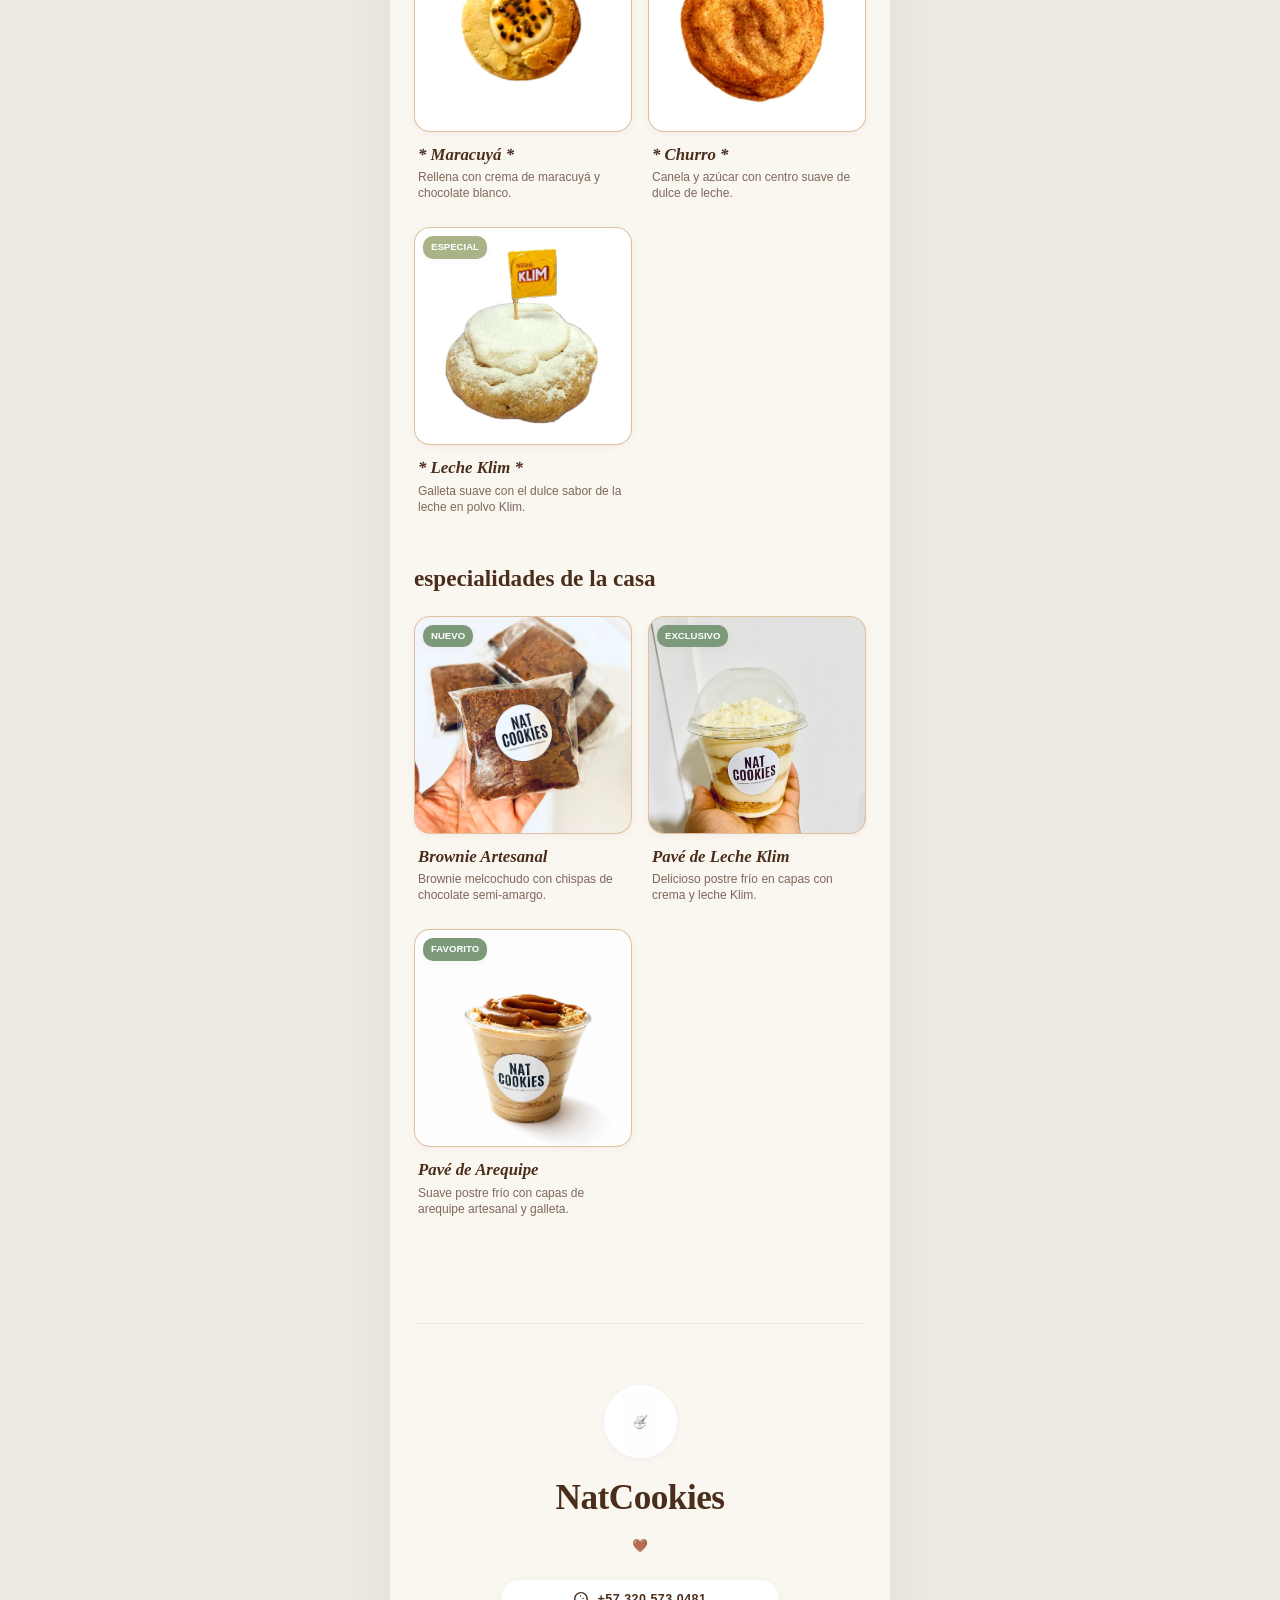
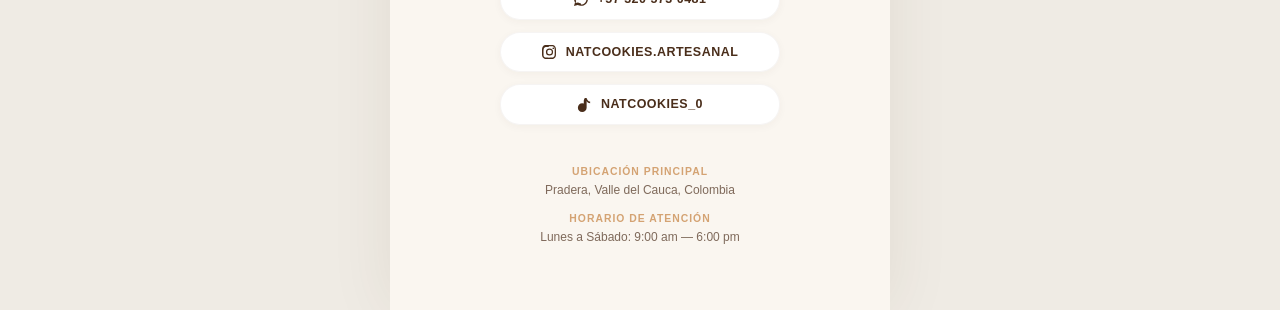
==== commit 05b2de29: "feat: integrate ambient background music player with floating toggle controls" ====
--- a/index.html
+++ b/index.html
@@ -392,6 +392,25 @@
     </div>
   </div>
 
+  <!-- Background Ambient Music System -->
+  <audio id="bg-music" src="assets/musicNat.mp3" loop preload="auto"></audio>
+  
+  <!-- Floating Music Toggle Controller -->
+  <button id="music-toggle-btn" class="music-toggle-card" onclick="window.toggleMusic()" aria-label="Controlar música">
+    <div class="music-bars">
+      <span class="bar bar-1"></span>
+      <span class="bar bar-2"></span>
+      <span class="bar bar-3"></span>
+    </div>
+    <!-- Speaker / Sound icon -->
+    <svg xmlns="http://www.w3.org/2000/svg" width="16" height="16" fill="currentColor" class="bi bi-volume-up-fill sound-icon-svg" viewBox="0 0 16 16">
+      <path d="M11.536 14.01A8.47 8.47 0 0 0 14.02 8a8.47 8.47 0 0 0-2.484-6.01C11.218 1.64 10.5 2.22 10.5 2.91v10.18c0 .69.718 1.27 1.036 1.1-.001 0-.001 0 0 0zM9.736 12.394A5.968 5.968 0 0 0 11 8a5.968 5.968 0 0 0-1.264-4.394C9.518 3.28 9 3.73 9 4.31v7.38c0 .58.518 1.03.736.704zM8 3c0-.986-.837-1.726-1.706-1.332L3.89 3.125H2.5A1.5 1.5 0 0 0 1 4.625v6.75A1.5 1.5 0 0 0 2.5 12.875h1.39l2.404 1.457C7.163 14.726 8 13.986 8 13V3z"/>
+    </svg>
+    <svg xmlns="http://www.w3.org/2000/svg" width="16" height="16" fill="currentColor" class="bi bi-volume-mute-fill mute-icon-svg" viewBox="0 0 16 16" style="display: none;">
+      <path d="M6.717 3.55A.5.5 0 0 1 7 4v8a.5.5 0 0 1-.854.353L4.146 10.354H2.5A.5.5 0 0 1 2 10V6a.5.5 0 0 1 .5-.5h1.646l2.217-2.217a.5.5 0 0 1 .354-.133zm3.536.853a.5.5 0 0 1 .708 0l3 3a.5.5 0 0 1 0 .708l-3 3a.5.5 0 0 1-.708-.708L12.793 8l-2.54-2.54a.5.5 0 0 1 0-.708z"/>
+    </svg>
+  </button>
+
   <!-- App JavaScript logic (Refactored to SOLID modules) -->
   <script type="module" src="js/app.js"></script>
 </body>
